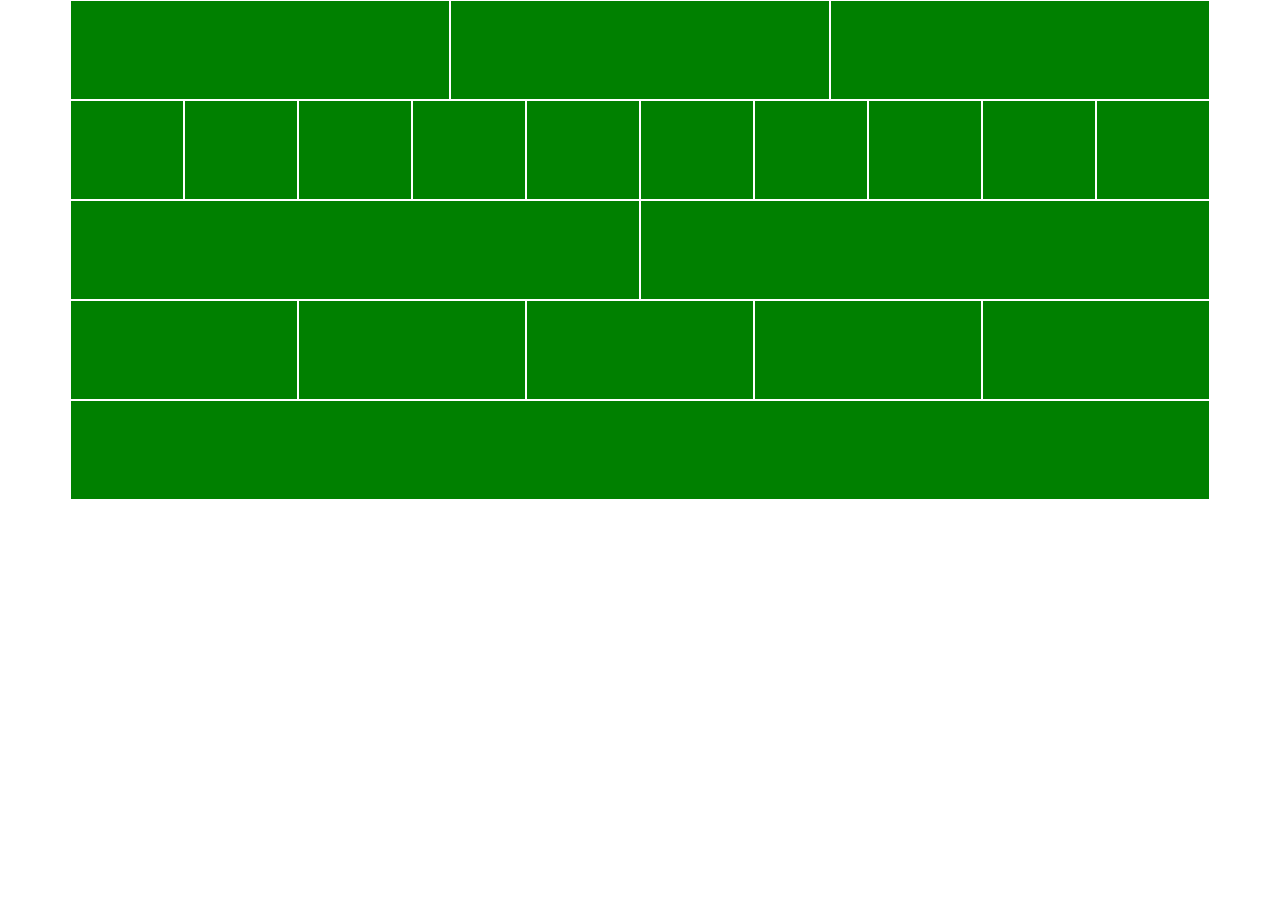
==== index.html @ bb22d9c3 "git" ====
<!doctype html>
<html lang="en">
  <head>
    <!-- Required meta tags -->
    <meta charset="utf-8">
    <meta name="viewport" content="width=device-width, initial-scale=1, shrink-to-fit=no">

    <!-- Bootstrap CSS -->
    <link rel="stylesheet" href="https://stackpath.bootstrapcdn.com/bootstrap/4.3.1/css/bootstrap.min.css" integrity="sha384-ggOyR0iXCbMQv3Xipma34MD+dH/1fQ784/j6cY/iJTQUOhcWr7x9JvoRxT2MZw1T" crossorigin="anonymous">

      <style>
        .col{
          border: 1px solid white;
          height: 100px;
        }
      </style>

    <title>Hello, world!</title>
  </head>
  <body>

    <div class="container" style="background-color: red;">
     <div class="row" style="background-color: green;">
        <div class="col">
        </div>
        <div class="col">
        </div>
        <div class="col">
        </div>
      </div>
      <div class="row" style="background-color: green;">
        <div class="col">
        </div>
        <div class="col">
        </div>
        <div class="col">
        </div>
        <div class="col">
        </div>
        <div class="col">
        </div>
        <div class="col">
        </div>
        <div class="col">
        </div>
        <div class="col">
        </div>
        <div class="col">
        </div>
        <div class="col">
        </div>
        </div>
        <div class="row" style="background-color: green;">
        <div class="col">
        </div>
        <div class="col">
        </div>  
        </div>
        <div class="row" style="background-color: green;">
        <div class="col">
        </div>
        <div class="col">
        </div>
        <div class="col">
        </div>
        <div class="col">
        </div>
        <div class="col">
        </div> 
        </div>
        <div class="row" style="background-color: green">
        <div class="col">
        </div> 
        </div>


    </div>
    

    <!-- Optional JavaScript -->
    <!-- jQuery first, then Popper.js, then Bootstrap JS -->
    <script src="https://code.jquery.com/jquery-3.3.1.slim.min.js" integrity="sha384-q8i/X+965DzO0rT7abK41JStQIAqVgRVzpbzo5smXKp4YfRvH+8abtTE1Pi6jizo" crossorigin="anonymous"></script>
    <script src="https://cdnjs.cloudflare.com/ajax/libs/popper.js/1.14.7/umd/popper.min.js" integrity="sha384-UO2eT0CpHqdSJQ6hJty5KVphtPhzWj9WO1clHTMGa3JDZwrnQq4sF86dIHNDz0W1" crossorigin="anonymous"></script>
    <script src="https://stackpath.bootstrapcdn.com/bootstrap/4.3.1/js/bootstrap.min.js" integrity="sha384-JjSmVgyd0p3pXB1rRibZUAYoIIy6OrQ6VrjIEaFf/nJGzIxFDsf4x0xIM+B07jRM" crossorigin="anonymous"></script>
  </body>
</html>
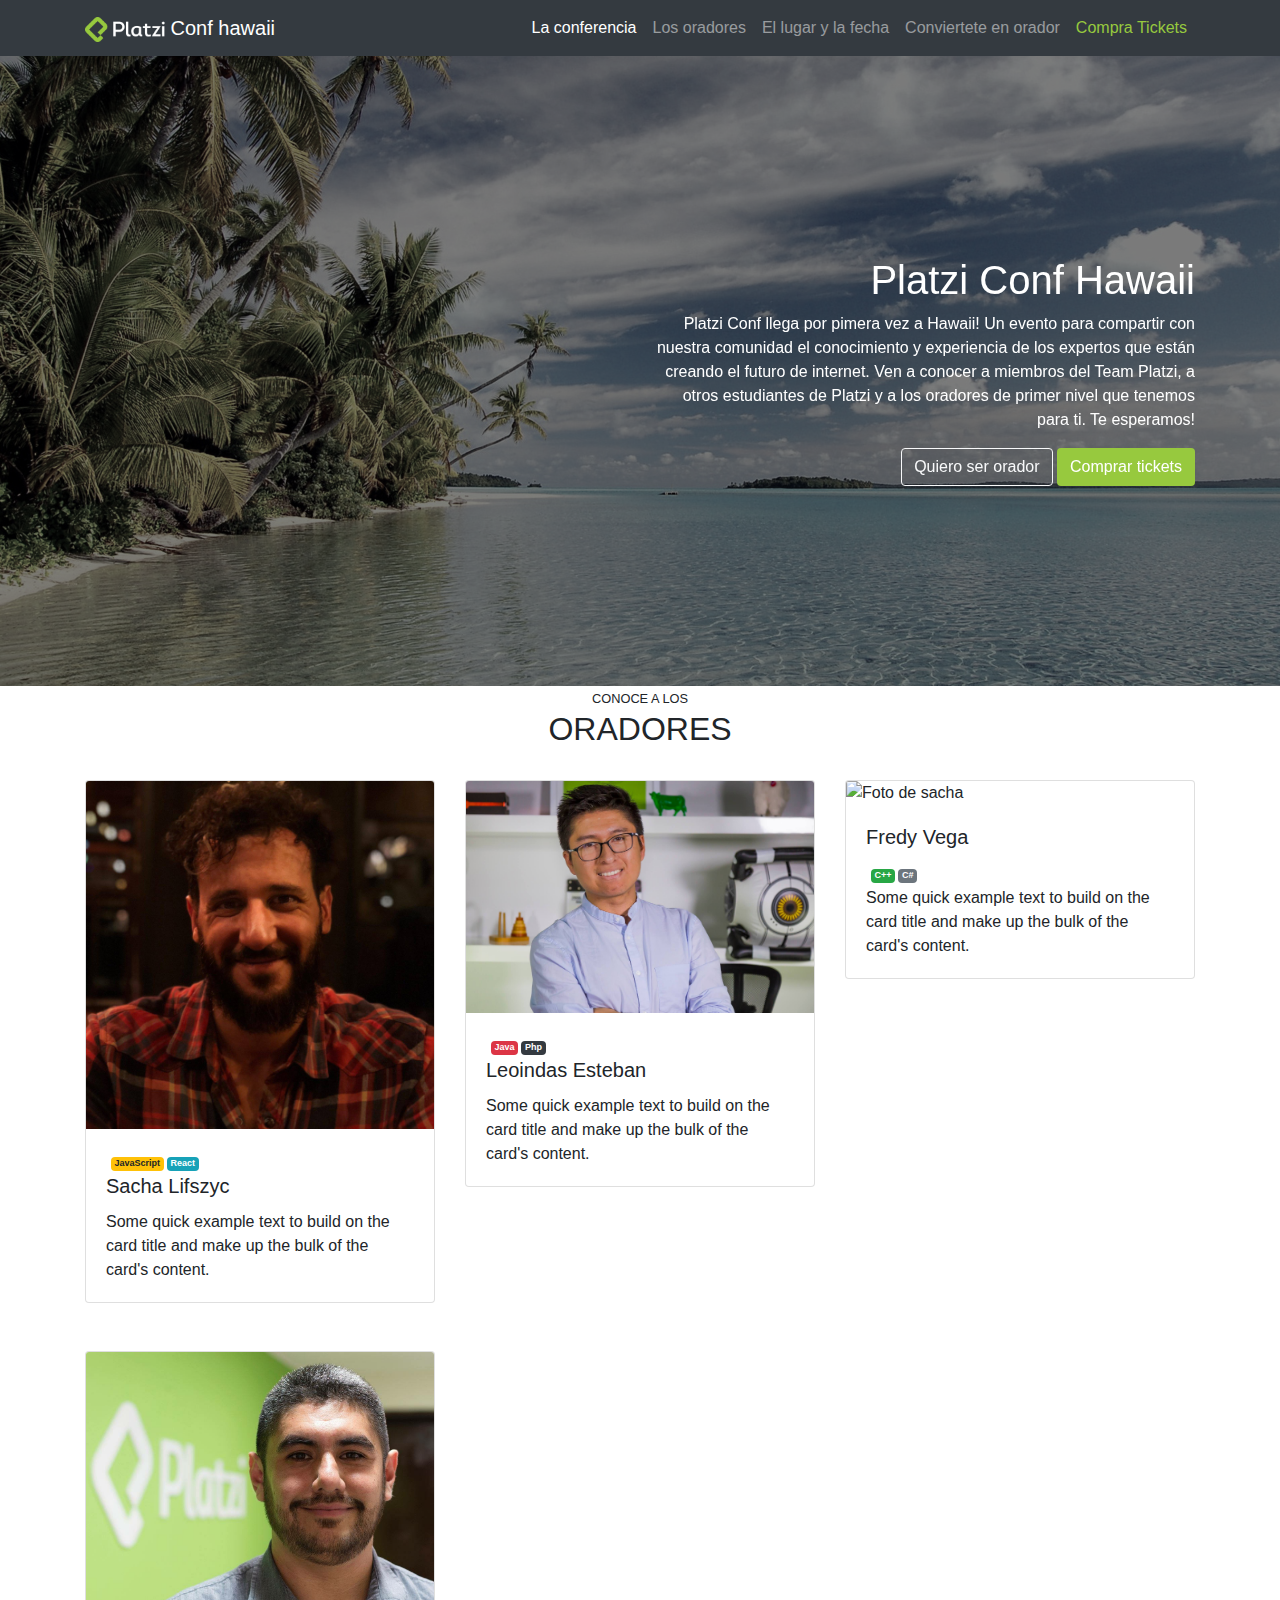
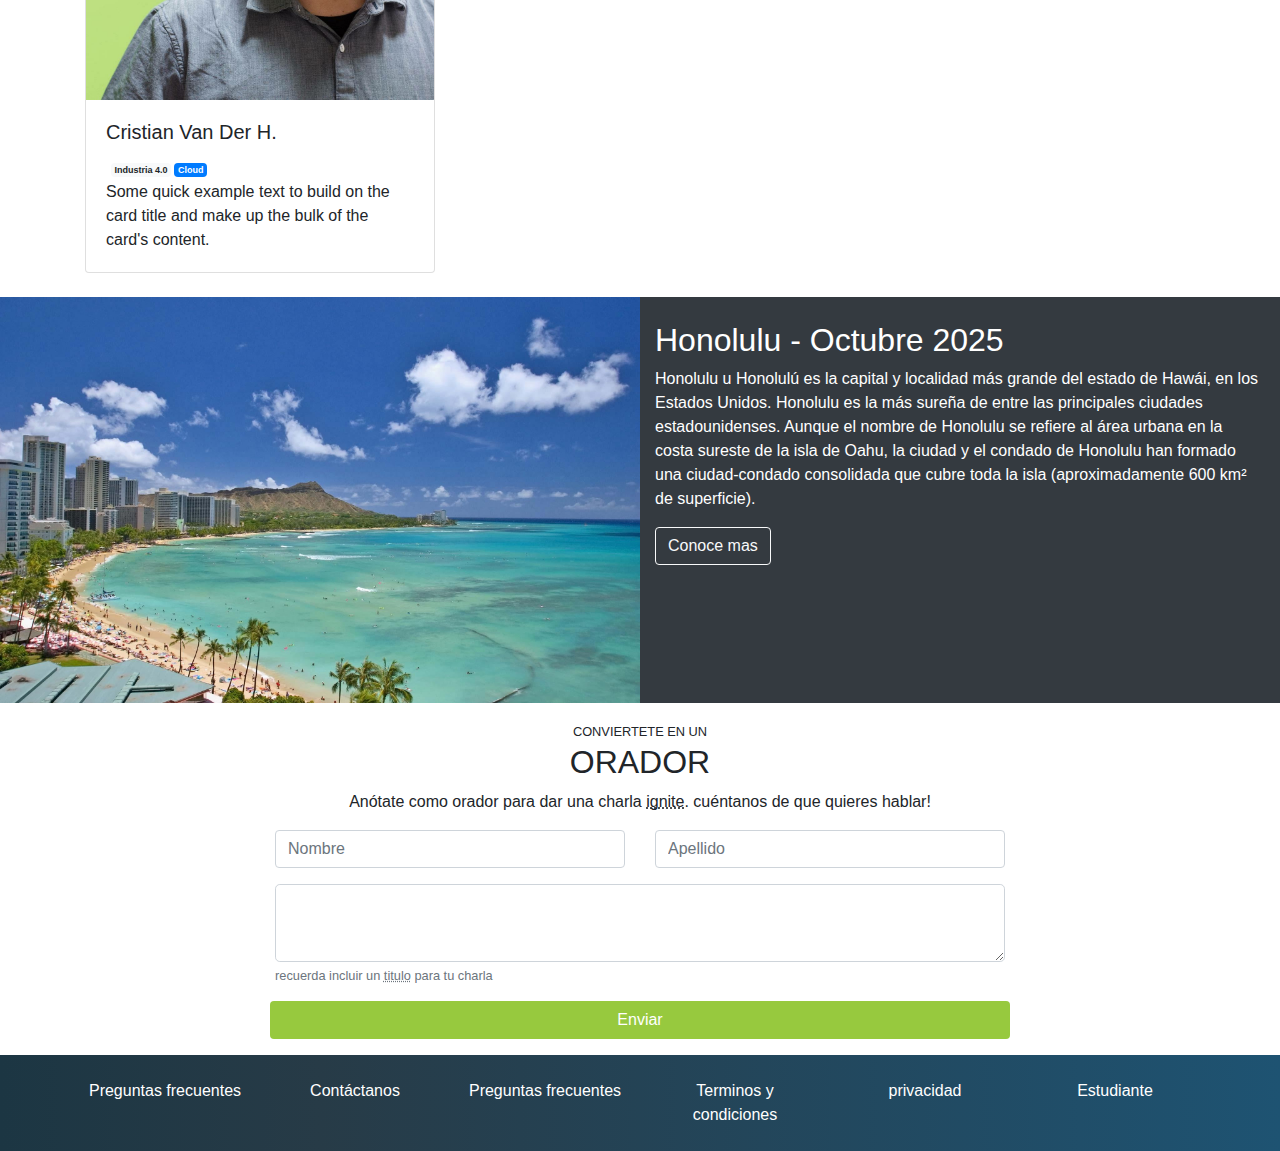
==== commit 83469c83: "Rename pagina.html to index.html" ====
--- a/index.html
+++ b/index.html
@@ -8,79 +8,279 @@
     <!-- Bootstrap CSS -->
     <link rel="stylesheet" href="https://stackpath.bootstrapcdn.com/bootstrap/4.3.1/css/bootstrap.min.css" integrity="sha384-ggOyR0iXCbMQv3Xipma34MD+dH/1fQ784/j6cY/iJTQUOhcWr7x9JvoRxT2MZw1T" crossorigin="anonymous">
 
-      <style>
-        .col{
-          border: 1px solid white;
-          height: 100px;
-        }
-      </style>
-
-    <title>Hello, world!</title>
+    <link rel="stylesheet" href="index.css">
+
+    <title>PlatziConf Hawai</title>
   </head>
-  <body>
-
-    <div class="container" style="background-color: red;">
-     <div class="row" style="background-color: green;">
-        <div class="col">
-        </div>
-        <div class="col">
-        </div>
-        <div class="col">
+  <body data-spy="scroll" data-target="#navbar" data-offset="57">
+
+    <!-- header -->
+        <nav id="header" class="navbar navbar-expand-lg navbar-dark bg-dark sticky-top">
+            <div class="container">
+              <a class="navbar-brand" href="#">
+                  <img src="assets/imagenes/platzi-logo.png" alt="platzi logo">
+                  Conf hawaii
+              </a>
+              <button class="navbar-toggler" type="button" data-toggle="collapse" data-target="#navbarSupportedContent" aria-controls="navbarSupportedContent" aria-expanded="false" aria-label="Toggle navigation">
+                <span class="navbar-toggler-icon"></span>
+              </button>
+
+              <div class="collapse navbar-collapse" id="navbar">
+                <ul class="navbar-nav ml-auto">
+                  <li class="nav-item">
+                    <a class="nav-link" href="#main">La conferencia</a>
+                  </li>
+                  <li class="nav-item">
+                    <a class="nav-link" href="#speakers">Los oradores</a>
+                  </li>
+                  <li class="nav-item">
+                    <a class="nav-link" href="#place-time">El lugar y la fecha</a>
+                  </li>
+                  <li class="nav-item">
+                    <a class="nav-link" href="#convierte-en-orador">Conviertete en orador</a>
+                  </li>
+                  <li class="nav-item">
+                    <a class="nav-link text-platzi" href="#" data-toggle="modal" data-target="#modalCompra">Compra Tickets</a>
+                  </li>
+                
+                </ul>
+              </div>
+          </div>
+        </nav>
+    <!-- /header -->
+     <!-- Main -->
+    <main id="main">
+      <div id="carousel" class="carousel slide carousel-fade" data-ride="carousel" data-pause="false">
+        <div class="carousel-inner">
+          <div class="carousel-item active">
+            <img class="d-block w-100" src="assets/imagenes/hawaii.jpg" alt="Hawaii 1">
+          </div>
+          <div class="carousel-item">
+            <img class="d-block w-100" src="assets/imagenes/hawaii2.jpg" alt="Hawaii 2">
+          </div>
+          <div class="carousel-item">
+            <img class="d-block w-100" src="assets/imagenes/hawaii3.jpeg" alt="Hawaii 3">
+          </div>
+          <div class="overlay">
+            <div class="container">
+              <div class="row align-items-center">
+                <div class="col-md-6 offset-md-6 text-center text-md-right ">
+                  <h1>Platzi Conf Hawaii</h1>
+                    <p class="d-none d-md-block">
+                    Platzi Conf llega por pimera vez a Hawaii! Un evento para
+                    compartir con nuestra comunidad el conocimiento y experiencia
+                    de los expertos que están creando el futuro de internet.
+                    Ven a conocer a miembros del Team Platzi, a otros
+                    estudiantes de Platzi y a los oradores de primer nivel
+                    que tenemos para ti. Te esperamos!
+                    </p>
+                    <a href="#" class="btn btn-outline-light">Quiero ser orador</a>
+                    <button type="button" class="btn btn-platzi" data-toggle="modal" data-target="#modalCompra">Comprar tickets</button>
+                
+                </div>
+              </div>
+            </div>
+          </div>
         </div>
       </div>
-      <div class="row" style="background-color: green;">
-        <div class="col">
-        </div>
-        <div class="col">
-        </div>
-        <div class="col">
-        </div>
-        <div class="col">
-        </div>
-        <div class="col">
-        </div>
-        <div class="col">
-        </div>
-        <div class="col">
-        </div>
-        <div class="col">
-        </div>
-        <div class="col">
-        </div>
-        <div class="col">
-        </div>
-        </div>
-        <div class="row" style="background-color: green;">
-        <div class="col">
-        </div>
-        <div class="col">
-        </div>  
-        </div>
-        <div class="row" style="background-color: green;">
-        <div class="col">
-        </div>
-        <div class="col">
-        </div>
-        <div class="col">
-        </div>
-        <div class="col">
-        </div>
-        <div class="col">
-        </div> 
-        </div>
-        <div class="row" style="background-color: green">
-        <div class="col">
-        </div> 
-        </div>
-
-
+    </main>
+    <!-- /main -->
+    <!-- speakers -->
+    <section id="speakers">
+        <div class="container">
+            <div class="row">
+                <div class="col text-center text-uppercase">
+                    <small>Conoce a los</small>
+                    <h2>Oradores</h2>
+                </div>
+            </div>
+            <div class="row">
+                <div class="col-md-6 col-lg-4 mb-4 mt-4">
+                    <div class="card">
+                        <img src="assets/speakers/sacha.jpg" class="card-img-top" alt="Foto de sacha">
+                        <div class="card-body">  
+                            <div class="badge">
+                                 <div class="badge badge-warning">JavaScript</div>
+                                 <div class="badge badge-info">React</div>
+                            </div>                 
+                            <h5 class="card-title">Sacha Lifszyc</h5>
+                            <p class="card-text">Some quick example text to build on the card title and make up the bulk of the card's content.</p>
+                        </div>
+                    </div>
+                </div>
+                <div class="col-md-6 col-lg-4 mb-4 mt-4">
+                    <div class="card">
+                        <img src="assets/speakers/leonidas.jpeg" class="card-img-top" alt="Foto de sacha">
+                        <div class="card-body">
+                            <div class="badge">
+                                 <div class="badge badge-danger">Java</div>
+                                 <div class="badge badge-dark">Php</div>
+                            </div> 
+                            <h5 class="card-title">Leoindas Esteban</h5>
+                            <p class="card-text">Some quick example text to build on the card title and make up the bulk of the card's content.</p>
+                        </div>
+                    </div>
+                </div>
+                <div class="col-md-6 col-lg-4 mb-4 mt-4">
+                    <div class="card">
+                        <img src="assets/speakers/Freddy.jpeg" class="card-img-top" alt="Foto de sacha">
+                        <div class="card-body">
+                            <h5 class="card-title">Fredy Vega</h5>
+                            <div class="badge">
+                                 <div class="badge badge-success">C++</div>
+                                 <div class="badge badge-secondary">C#</div>
+                            </div> 
+                            <p class="card-text">Some quick example text to build on the card title and make up the bulk of the card's content.</p>
+                        </div>
+                    </div>
+                </div>
+                <div class="col-md-6 col-lg-4 mb-4 mt-4">
+                    <div class="card">
+                        <img src="assets/speakers/cvander.jpeg" class="card-img-top" alt="Foto de sacha">
+                        <div class="card-body">
+                            <h5 class="card-title">Cristian Van Der H.</h5>
+                            <div class="badge">
+                                 <div class="badge badge-light">Industria 4.0</div>
+                                 <div class="badge badge-primary">Cloud</div>
+                            </div> 
+                            <p class="card-text">Some quick example text to build on the card title and make up the bulk of the card's content.</p>
+                        </div>
+                    </div>
+                </div>
+            </div>
+        </div>
+    </section>
+    <!-- /speakers -->
+    <!-- lugar y fecha -->
+    <section id="place-time">
+        <div class="container-fluid">
+            <div class="row">
+                <div class="col-12 col-lg-6 pl-0 pr-0">
+                 <img src="assets/imagenes/honolulu.jpg" alt="ciudad de honolulu">   
+                </div>
+                <div class="col-12 col-lg 6 pt-4 pb-4 ">
+                 <h2>Honolulu - Octubre 2025</h2>
+                 <p>
+                     Honolulu u Honolulú es la capital y localidad más grande del estado de Hawái, en los Estados Unidos. Honolulu es la más sureña de entre las principales ciudades estadounidenses. Aunque el nombre de Honolulu se refiere al área urbana en la costa sureste de la isla de Oahu, la ciudad y el condado de Honolulu han formado una ciudad-condado consolidada que cubre toda la isla (aproximadamente 600 km² de superficie).
+                 </p>
+                 <a class="btn btn-outline-light" href="https://es.wikipedia.org/wiki/Honolulu">Conoce mas</a>
+                </div>
+            </div>
+        </div>
+    </section>
+    <!-- /lugar y fecha -->
+    <!-- convierte en un orador -->
+    <section id="convierte-en-orador" class=" pt-3 pb-3">
+        <div class="container">
+            <div class="row">
+                <div class="col text-uppercase text-center">
+                    <small>Conviertete en un</small>   
+                    <h2>Orador</h2>
+                </div>
+            </div>
+            <div class="row">
+                <div class="col text-center">
+                    Anótate como orador para dar una charla <abbr data-toggle="tooltip" title="Charlas de 5 minutos">ignite</abbr>.
+                    cuéntanos de que quieres hablar!
+                </div>
+            </div>
+            <div class="row">
+                <div class="col col-md-10 offset-md-1 col-lg-8 offset-lg-2 mt-3">
+                    <form>
+                      <div class="row">
+                        <div class="form-group col-12 col-md-6">
+                          <input type="text" class="form-control" placeholder="Nombre">
+                        </div>
+                        <div class=" form-group col-12 col-md-6">
+                          <input type="text" class="form-control" placeholder="Apellido">
+                        </div>
+                      </div>
+                      <div class="form-row">
+                          <div class=" form-group col">
+                              <textarea name="text" class="form-control form-control-lg" placeholder="Sobre qué quieres hablar?">   
+                              </textarea>
+                              <small class="form-text text-muted">
+                                  recuerda incluir un
+                                  <abbr data-toggle="tooltip" title="Que describa todo tu tema">titulo</abbr>  para tu charla 
+                              </small>
+                          </div>
+                      </div>
+                      <div class="form-row">
+                         <button type="button" class="btn btn-platzi btn-block">Enviar</button>
+                      </div>
+                    </form>
+                </div>
+            </div>
+        </div>
+    </section>
+    <!-- /convierte en un orador -->
+    <!-- footer -->
+    <footer id="footer" class="pb-4 pt-4">
+    <div class="container">
+        <div class="row text-center">
+        <div class="col-12 col-lg">    
+            <a href="#">Preguntas frecuentes</a>
+        </div>
+        <div class="col-12 col-lg">
+            <a href="#">Contáctanos</a>
+        </div>
+        <div class="col-12 col-lg">
+            <a href="#">Preguntas frecuentes</a>
+        </div>
+        <div class="col-12 col-lg">
+            <a href="#">Terminos y condiciones</a>
+        </div>
+        <div class="col-12 col-lg">
+            <a href="#">privacidad</a>
+        </div>
+        <div class="col-12 col-lg">
+            <a href="#">Estudiante</a>
+        </div>
+        </div>
+    </footer>
+    <!-- /footer -->
+    <!-- Modal -->
+    <div class="modal fade" id="modalCompra" tabindex="-1" role="dialog" aria-labelledby="exampleModalScrollableTitle" aria-hidden="true">
+      <div class="modal-dialog modal-dialog-scrollable" role="document">
+        <div class="modal-content">
+          <div class="modal-header">
+            <h5 class="modal-title" id="exampleModalScrollableTitle">Comprar Tickets</h5>
+            <button type="button" class="close" data-dismiss="modal" aria-label="Close">
+              <span aria-hidden="true">&times;</span>
+            </button>
+          </div>
+          <div class="modal-body">
+            <form>
+                <div class="form-row">
+                    <div class="form-group col">
+                        <div class="input-group mb-3">
+                          <div class="input-group-prepend">
+                            <span class="input-group-text" id="basic-addon1">@</span>
+                          </div>
+                          <input type="text" class="form-control" placeholder="Username" aria-label="Username" aria-describedby="basic-addon1">
+                        </div>                        
+                    </div>
+                </div>
+            </form>
+            <!-- alerta -->
+            <div class="alert alert-warning" role="alert">
+              Recibiras un correo de confirmación si sales sorteado.
+            </div>
+            <!-- /alerta -->
+          </div>
+          <div class="modal-footer">
+            <button type="button" class="btn btn-secondary" data-dismiss="modal">Cancelar</button>
+            <button type="button" class="btn btn-platzi">Comprar</button>
+          </div>
+        </div>
+      </div>
     </div>
-    
-
+    <!-- /Modal -->
     <!-- Optional JavaScript -->
     <!-- jQuery first, then Popper.js, then Bootstrap JS -->
     <script src="https://code.jquery.com/jquery-3.3.1.slim.min.js" integrity="sha384-q8i/X+965DzO0rT7abK41JStQIAqVgRVzpbzo5smXKp4YfRvH+8abtTE1Pi6jizo" crossorigin="anonymous"></script>
     <script src="https://cdnjs.cloudflare.com/ajax/libs/popper.js/1.14.7/umd/popper.min.js" integrity="sha384-UO2eT0CpHqdSJQ6hJty5KVphtPhzWj9WO1clHTMGa3JDZwrnQq4sF86dIHNDz0W1" crossorigin="anonymous"></script>
     <script src="https://stackpath.bootstrapcdn.com/bootstrap/4.3.1/js/bootstrap.min.js" integrity="sha384-JjSmVgyd0p3pXB1rRibZUAYoIIy6OrQ6VrjIEaFf/nJGzIxFDsf4x0xIM+B07jRM" crossorigin="anonymous"></script>
+    <script src="index.js"></script>
   </body>
-</html>+</html>
--- a/index.css
+++ b/index.css
@@ -0,0 +1,50 @@
+.text-platzi{
+	color: #97c93e !important;
+}
+.btn-platzi{
+	background-color: #97c93e;
+	color: white;
+}
+.btn-platzi:hover {
+	background-color: #82ad36; 
+}
+#main .carousel-inner img{
+	max-height: 70vh;
+	object-fit: cover;
+	filter: grayscale(70%);
+}
+#carousel {
+  position: relative;
+}
+#place-time {
+	background-color: #343a40;
+	color: white;
+}
+#place-time img{
+	max-width: 100%
+}
+
+#carousel .overlay {
+  position: absolute;
+  top: 0;
+  bottom: 0;
+  left: 0;
+  right: 0;
+  background-color: rgba(0, 0, 0, 0.5);
+  color: white;
+  z-index: 1;
+}
+#carousel .overlay .container,
+#carousel .overlay .row  {
+	height: 100%;
+}
+
+#header img {
+	width: 80px;
+}
+#footer {
+	background: linear-gradient(90deg, #1c3643, #273b47 25%, #1e5372);
+}
+#footer a{
+	color: white;
+}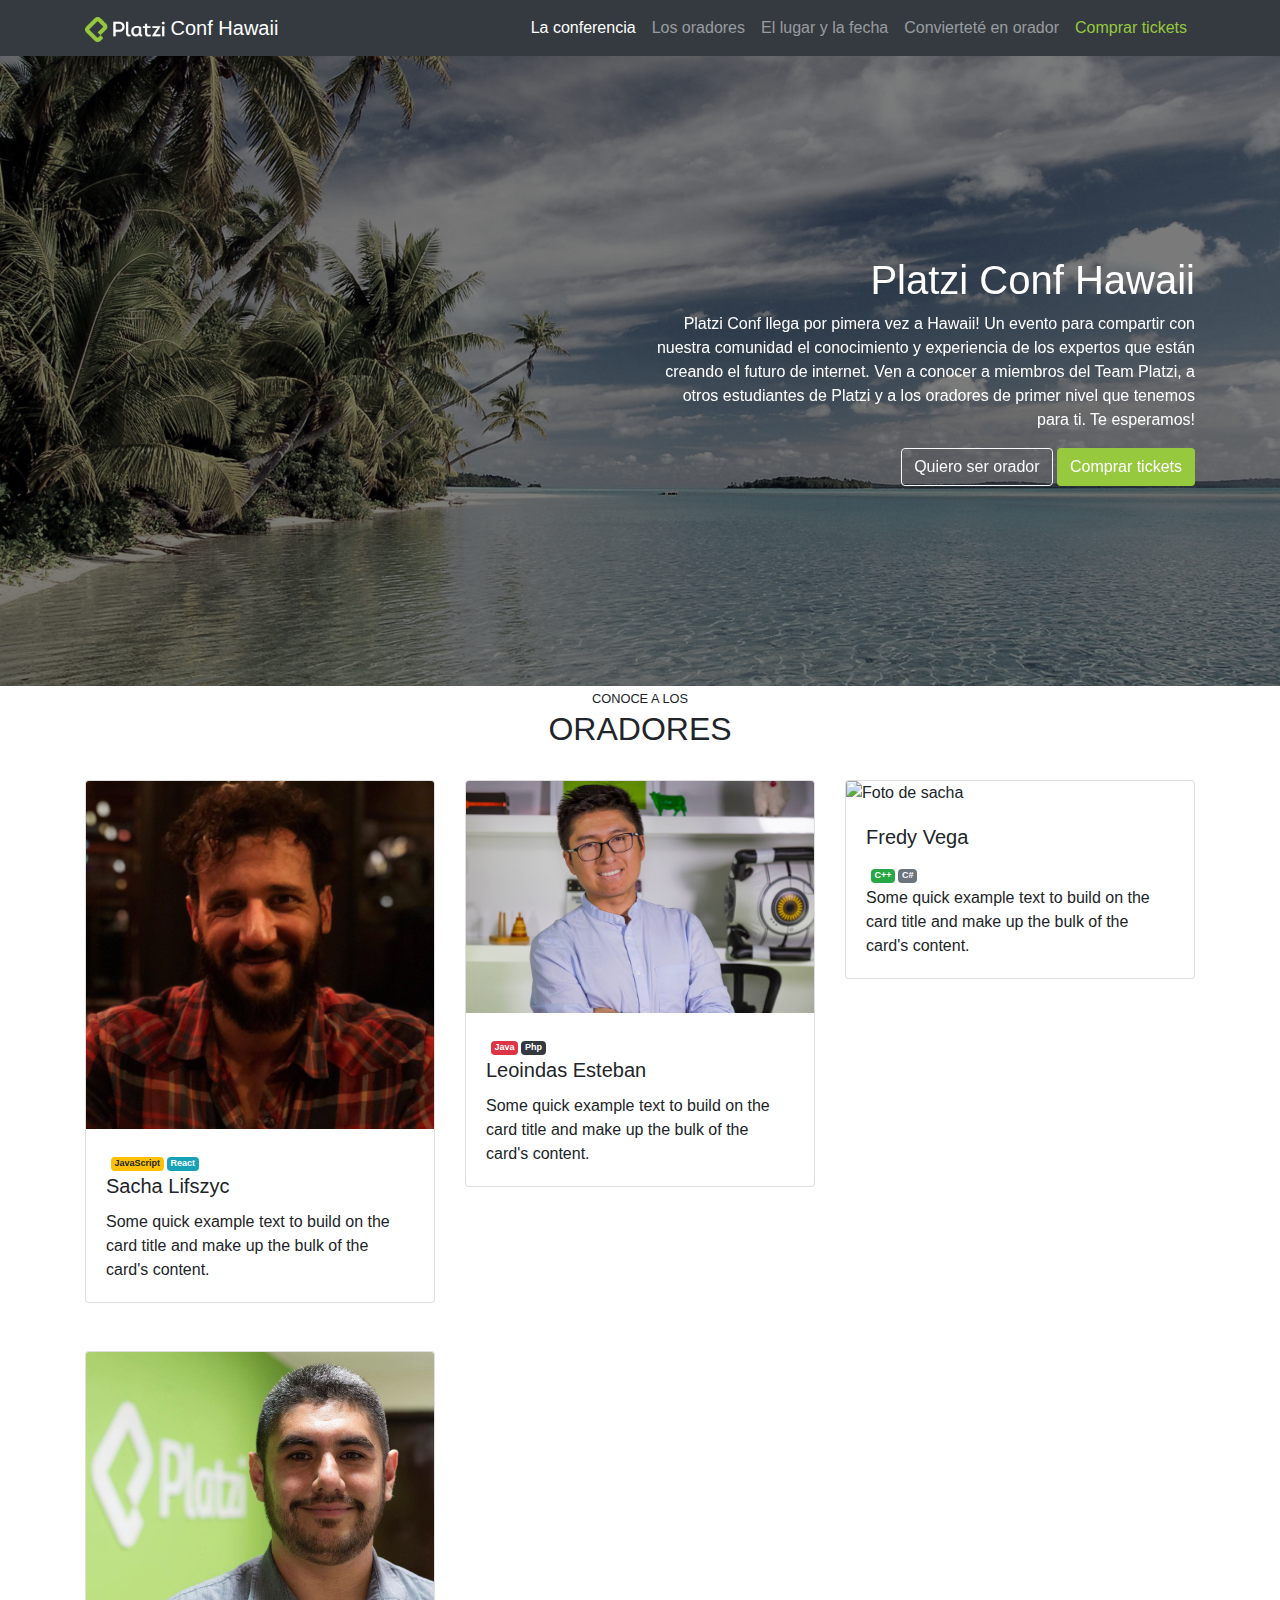
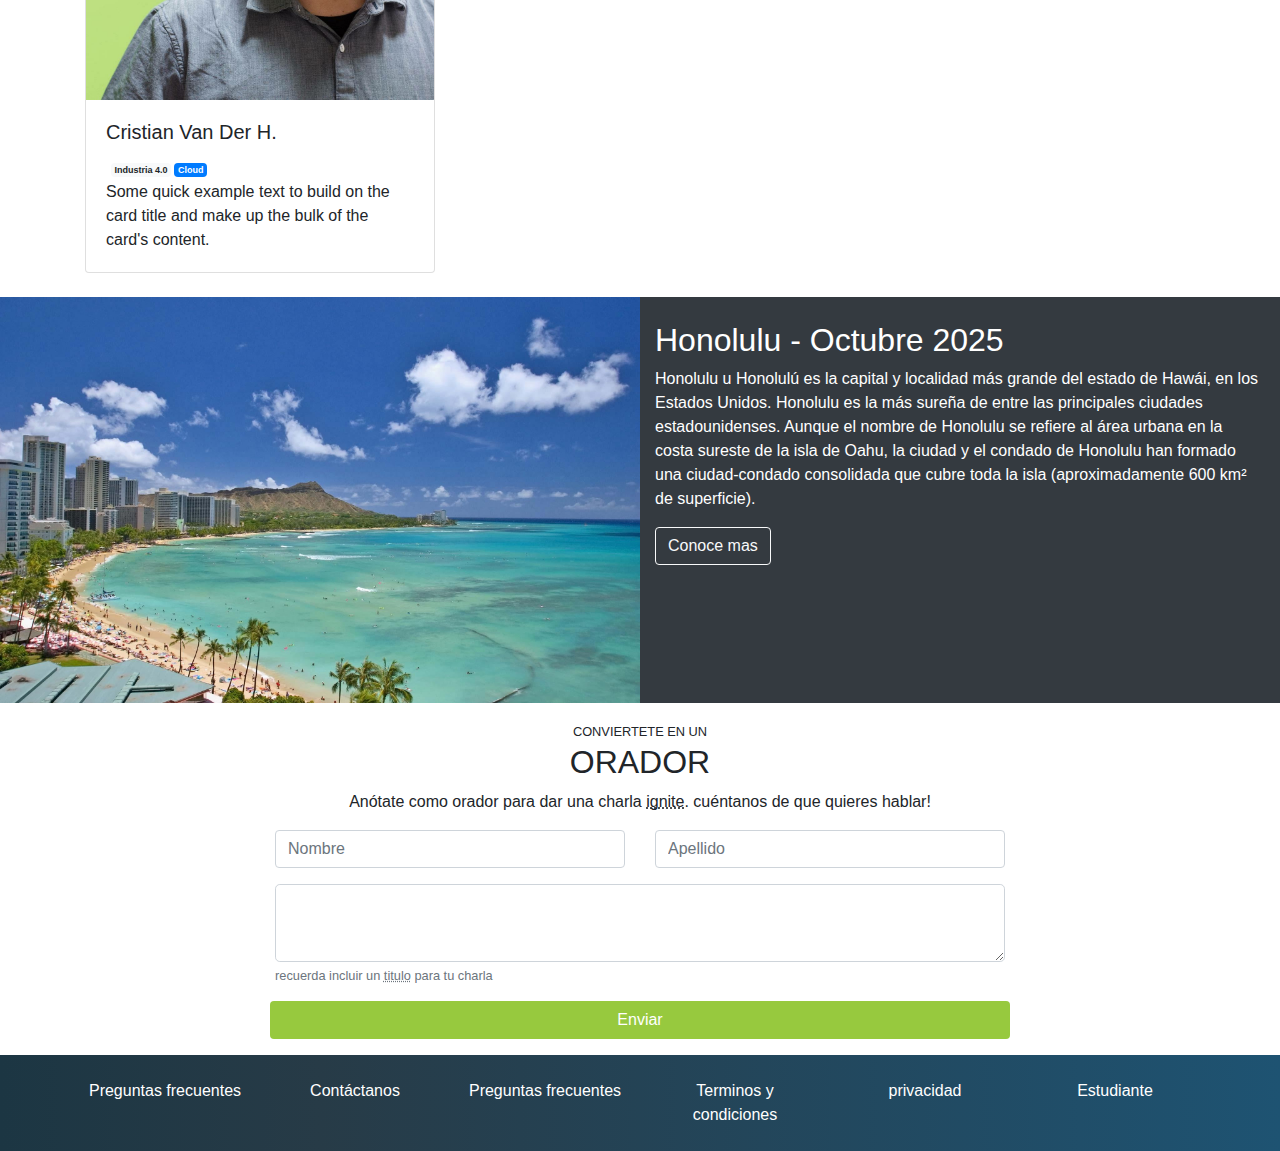
==== commit 6fda5df3: "Update index.html" ====
--- a/index.html
+++ b/index.html
@@ -12,41 +12,38 @@
 
     <title>PlatziConf Hawai</title>
   </head>
-  <body data-spy="scroll" data-target="#navbar" data-offset="57">
-
-    <!-- header -->
-        <nav id="header" class="navbar navbar-expand-lg navbar-dark bg-dark sticky-top">
-            <div class="container">
-              <a class="navbar-brand" href="#">
-                  <img src="assets/imagenes/platzi-logo.png" alt="platzi logo">
-                  Conf hawaii
-              </a>
-              <button class="navbar-toggler" type="button" data-toggle="collapse" data-target="#navbarSupportedContent" aria-controls="navbarSupportedContent" aria-expanded="false" aria-label="Toggle navigation">
-                <span class="navbar-toggler-icon"></span>
-              </button>
-
-              <div class="collapse navbar-collapse" id="navbar">
-                <ul class="navbar-nav ml-auto">
-                  <li class="nav-item">
-                    <a class="nav-link" href="#main">La conferencia</a>
-                  </li>
-                  <li class="nav-item">
-                    <a class="nav-link" href="#speakers">Los oradores</a>
-                  </li>
-                  <li class="nav-item">
-                    <a class="nav-link" href="#place-time">El lugar y la fecha</a>
-                  </li>
-                  <li class="nav-item">
-                    <a class="nav-link" href="#convierte-en-orador">Conviertete en orador</a>
-                  </li>
-                  <li class="nav-item">
-                    <a class="nav-link text-platzi" href="#" data-toggle="modal" data-target="#modalCompra">Compra Tickets</a>
-                  </li>
-                
-                </ul>
-              </div>
-          </div>
-        </nav>
+   <body data-spy="scroll" data-target="#navbar" data-offset="57">
+    <!-- header-->
+    <nav id="header" class="navbar navbar-expand-lg navbar-dark bg-dark sticky-top">
+      <div class="container">
+        <a class="navbar-brand" href="#">
+          <img src="assets/imagenes/platzi-logo.png"  alt="platzi-logo">
+          Conf Hawaii
+        </a> 
+        <button class="navbar-toggler" type="button" data-toggle="collapse" data-target="#navbar" aria-controls="navbarSupportedContent" aria-expanded="false" aria-label="Toggle navigation">
+          <span class="navbar-toggler-icon"></span>
+        </button>
+        <div class="collapse navbar-collapse" id="navbar">
+          <ul class="navbar-nav ml-auto">
+            <li class="nav-item">
+              <a class="nav-link" href="#main">La conferencia</a>
+            </li>
+            <li class="nav-item">
+              <a class="nav-link" href="#speakers">Los oradores</a>
+            </li>
+            <li class="nav-item">
+              <a class="nav-link" href="#place-time">El lugar y la fecha</a>
+            </li>
+            <li class="nav-item">
+              <a class="nav-link" href="#convierte-en-orador">Convierteté en orador</a>
+            </li>
+            <li class="nav-item">
+              <a class="nav-link text-platzi" href="#" data-toggle="modal" data-target="#modalCompra">Comprar tickets</a>
+            </li>
+          </ul>
+        </div>
+      </div>
+    </nav>
     <!-- /header -->
      <!-- Main -->
     <main id="main">
